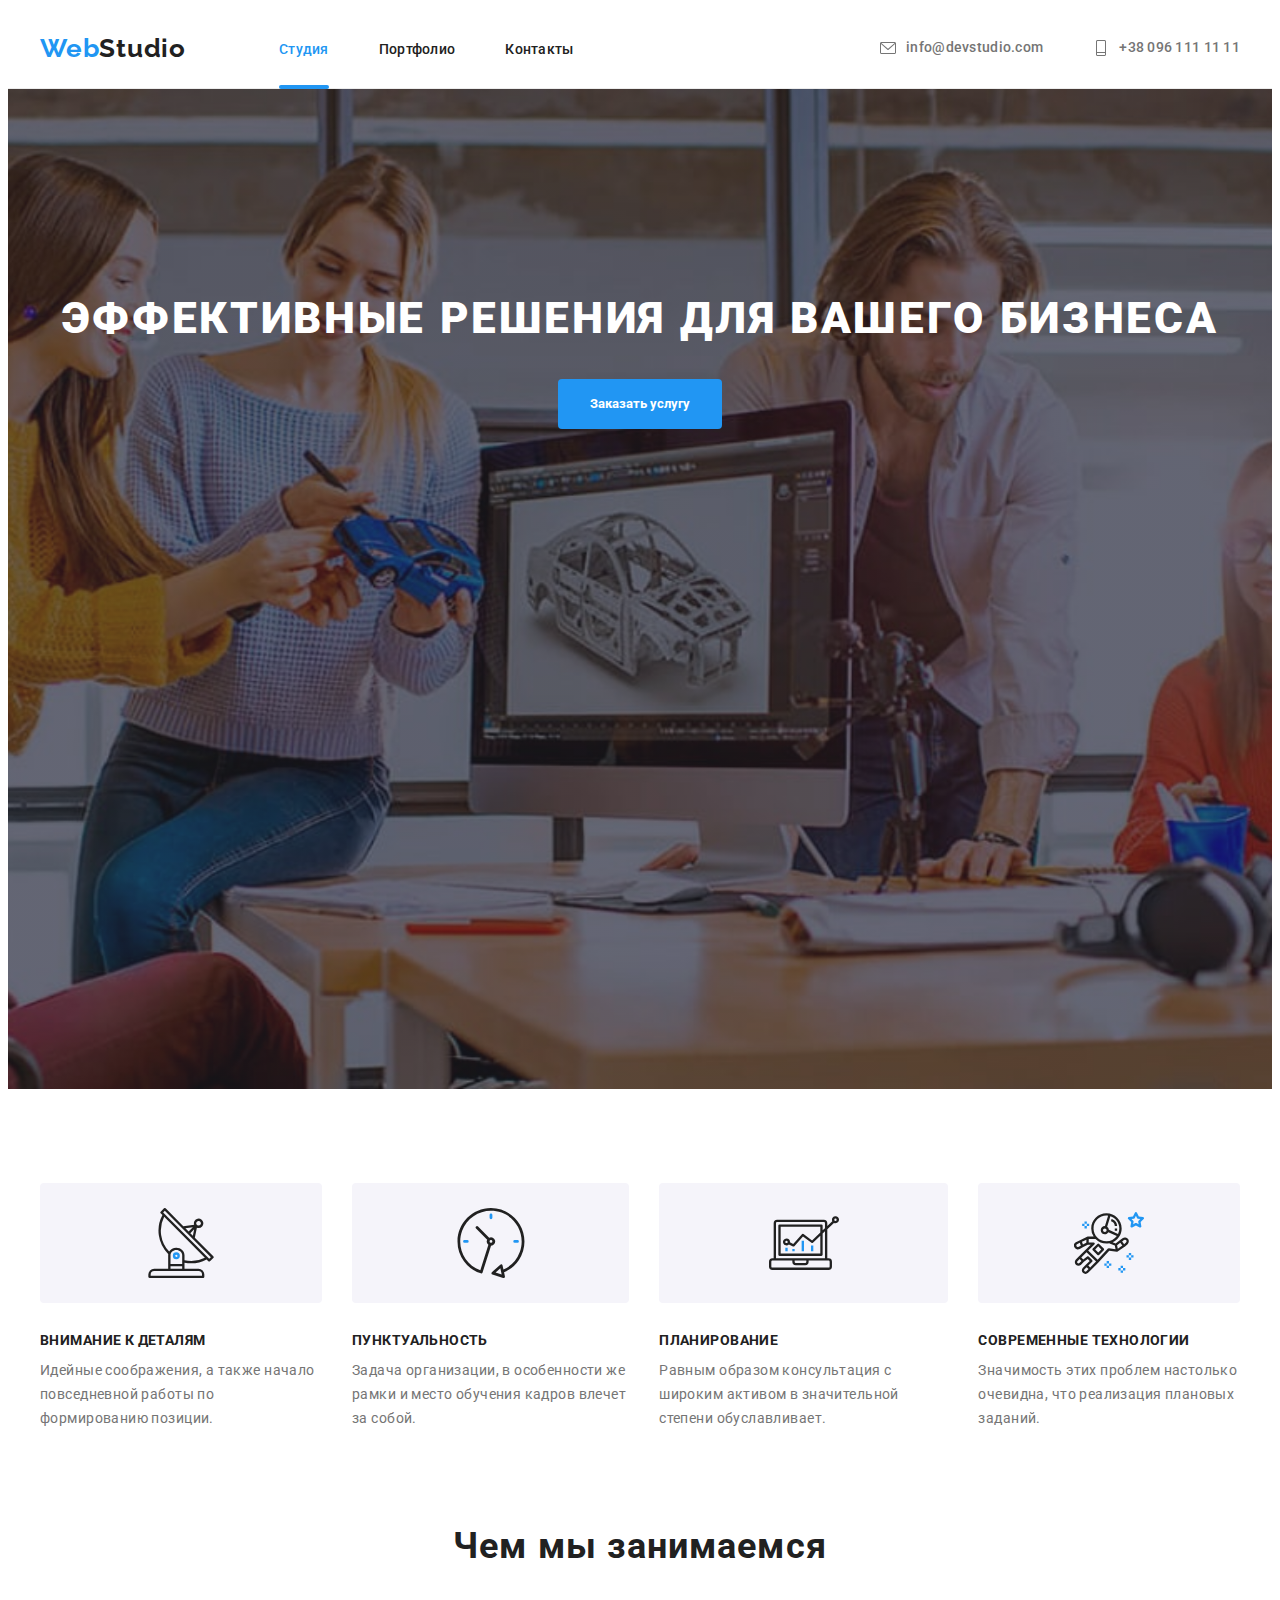
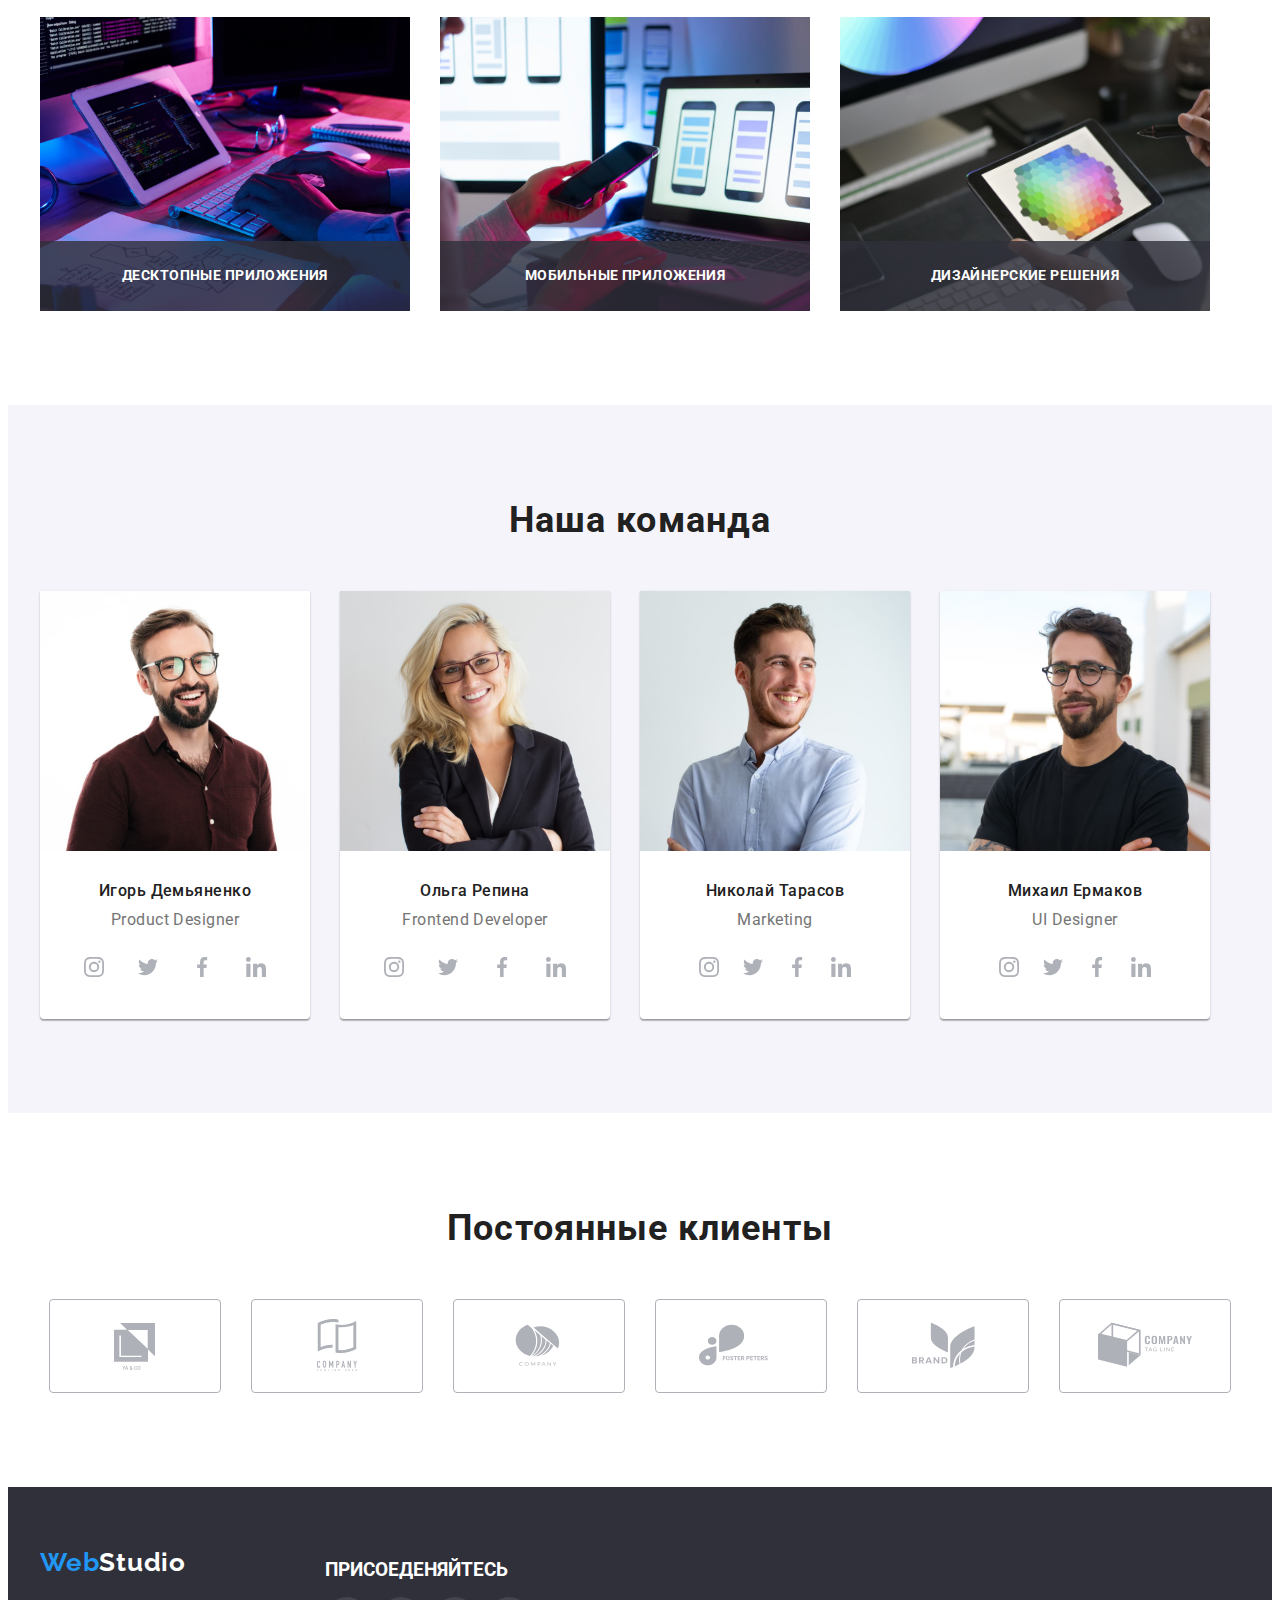
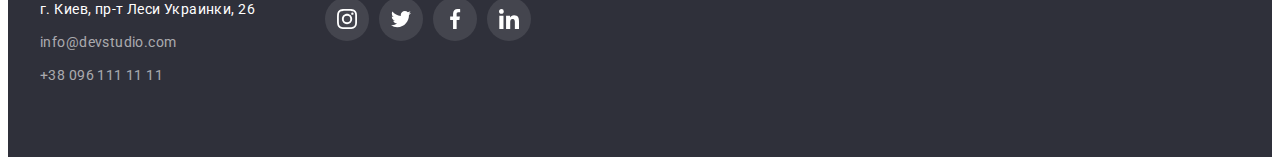
==== index.html @ fa18f854 "added last files" ====
<!DOCTYPE html>
<html lang="ru">
  <head>
    <meta charset="UTF-8" />
    <meta http-equiv="X-UA-Compatible" content="IE=edge" />
    <meta name="viewport" content="width=device-width, initial-scale=1.0" />
    <link rel="preconnect" href="https://fonts.googleapis.com" />
    <link rel="preconnect" href="https://fonts.gstatic.com" crossorigin />
    <link
      href="https://fonts.googleapis.com/css2?family=Raleway:wght@700&family=Roboto:wght@400;500;700;900&display=swap"
      rel="stylesheet"
    />
    <link rel="stylesheet" href="https://cdnjs.cloudflare.com/ajax/libs/modern-normalize/1.1.0/modern-normalize.min.css"
      integrity="sha512-wpPYUAdjBVSE4KJnH1VR1HeZfpl1ub8YT/NKx4PuQ5NmX2tKuGu6U/JRp5y+Y8XG2tV+wKQpNHVUX03MfMFn9Q=="
      crossorigin="anonymous" referrerpolicy="no-referrer" />
    <link rel="stylesheet" href="./css/styles.css" />
    <title>Web Studio</title>
  </head>
  <body>
    <header class="header">
      <div class="container header-box">
        <a href="./index.html" class="logo"><span class="logo-item">Web</span>Studio</a>
        <nav>
          <ul class="header-list">
            <li class="header-list-item">
              <a href="./index.html" class="header-list-link link-1">Студия</a>
            </li>
            <li class="header-list-item">
              <a href="./portfolio.html" class="header-list-link">Портфолио</a>
            </li>
            <li class="header-list-item"><a href="" class="header-list-link">Контакты</a></li>
          </ul>
        </nav>
        <ul class="address-list">
            <li class="address-list-item ">
              <a href="mailto:info@devstudio.com" class="address-list-link">
                <svg class="header-icons" width="16" heigth="12">
                  <use href="./images/symbol-defs.svg#icon-envelope" ></use>
                </svg>
                info@devstudio.com
              </a>
            </li>
            <li class="address-list-item ">
              <a href="tel:+380961111111" class="address-list-link">
                <svg class="header-icons" width="16" heigth="12">
                  <use href="./images/symbol-defs.svg#icon-Vector" ></use>
                </svg>
                +38 096 111 11 11
              </a>
            </li>
        </ul>
      </div>
    </header>

    <main>
        <section class="hero">
          <div class="container">
            <h1 class="hero-header">Эффективные решения для вашего бизнеса</h1>
            <button type="button" class="hero-btn" data-modal-open>Заказать услугу</button>
          </div>
        </section>

        <section class="section qualities-section">
          <div class="container">
            <h2 class="entry-title">Наши преимущества</h2>
            <ul class="qualities-list">
              <li class="qualities-list-item">
                <div class="icons-container">
                  <svg class="qualities-icons" width="70" heigth="70">
                    <use href="./images/symbol-defs.svg#icon-antenna"></use>
                  </svg>
                </div>
                <h3 class="qualities-list-header">Внимание к деталям</h3>
                <p class="qualities-list-paragraph">
                  Идейные соображения, а также начало повседневной работы по формированию позиции.
                </p>
              </li>
              <li class="qualities-list-item">
                <div class="icons-container">
                  <svg class="qualities-icons" width="70" heigth="70">
                    <use href="./images/symbol-defs.svg#icon-clock"></use>
                  </svg>
                </div>
                <h3 class="qualities-list-header">Пунктуальность</h3>
                <p class="qualities-list-paragraph">
                  Задача организации, в особенности же рамки и место обучения кадров влечет за собой.
                </p>
              </li>
              <li class="qualities-list-item">
                <div class="icons-container">
                  <svg class="qualities-icons" width="70" heigth="70">
                    <use href="./images/symbol-defs.svg#icon-diagram"></use>
                  </svg>
                </div>
                <h3 class="qualities-list-header">Планирование</h3>
                <p class="qualities-list-paragraph">
                  Равным образом консультация с широким активом в значительной степени обуславливает.
                </p>
              </li>
              <li class="qualities-list-item">
                <div class="icons-container">
                  <svg class="qualities-icons" width="70" heigth="70">
                    <use href="./images/symbol-defs.svg#icon-astronaut"></use>
                  </svg>
                </div>
                <h3 class="qualities-list-header">Современные технологии</h3>
                <p class="qualities-list-paragraph">
                  Значимость этих проблем настолько очевидна, что
                  реализация плановых заданий.
                </p>
              </li>
            </ul>
          </div>
        </section>

        <section class="about section">
          <div class="container">
            <h2 class="about-header">Чем мы занимаемся</h2>
            <ul class="about-list">
              <li class="about-list-item">
                <img src="./images/box1.svg" alt="backand" width="370" class="pic"/>
                <div class="describing-box"><p class="describing-text">Десктопные приложения</p></div>
              </li>
              <li class="about-list-item">
                <img src="./images/box2.svg" alt="android develop" width="370" class="pic"/>
                <div class="describing-box"><p class="describing-text">Мобильные приложения</p></div>
              </li>
              <li class="about-list-item">
                <img src="./images/box3.svg" alt="web" width="370" class="pic"/>
                <div class="describing-box"><p class="describing-text">Дизайнерские решения</p></div>
              </li>
            </ul>
          </div>
        </section>

      <section class="team section">
        <div class="container">
          <h2 class="about-header">Наша команда</h2>
          <ul class="team-list">
            <li class="team-list-item">
              <img src="./images/person1.jpg" alt="первый специалист" width="270" class="pic"/>
              <div class="team-container">
                <h3 class="team-list-header">Игорь Демьяненко</h3>
                <p class="team-list-paragraph">Product Designer</p>
                <ul class="team-icon-list">
                  <li class="icon-item">
                    <a href="" class="icon-link">
                      <svg class="team-icons" width="20" heigth="20">
                        <use href="./images/symbol-defs.svg#icon-instagram"></use>
                      </svg>
                    </a>
                  </li>
                  <li class="icon-item">
                    <a href="" class="icon-link">
                      <svg class="team-icons" width="20" heigth="20">
                        <use href="./images/symbol-defs.svg#icon-twitter"></use>
                      </svg>
                    </a>
                  </li>                 
                  <li class="icon-item">
                    <a href="" class="icon-link">
                      <svg class="team-icons" width="20" heigth="20">
                        <use href="./images/symbol-defs.svg#icon-facebook"></use>
                      </svg>
                    </a>
                  </li>
                  <li class="icon-item">
                    <a href="" class="icon-link">
                      <svg class="team-icons" width="20" heigth="20">
                        <use href="./images/symbol-defs.svg#icon-linkedin"></use>
                      </svg>
                    </a>
                  </li>
                </ul>
              </div>
            </li>
            <li class="team-list-item">
              <img src="./images/person2.jpg" alt="второй специалист" width="270" class="pic"/>
              <div class="team-container">
                <h3 class="team-list-header">Ольга Репина</h3>
                <p class="team-list-paragraph">Frontend Developer</p>
                <ul class="team-icon-list">
                  <li class="icon-item">
                    <a href="" class="icon-link social-icon-link">
                      <svg class="team-icons" width="20" heigth="20">
                        <use href="./images/symbol-defs.svg#icon-instagram"></use>
                      </svg>
                    </a>
                  </li>
                  <li class="icon-item">
                    <a href="" class="icon-link social-icon-link">
                      <svg class="team-icons" width="20" heigth="20">
                        <use href="./images/symbol-defs.svg#icon-twitter"></use>
                      </svg>
                    </a>
                  </li>
                  <li class="icon-item">
                    <a href="" class="icon-link social-icon-link">
                      <svg class="team-icons" width="20" heigth="20">
                        <use href="./images/symbol-defs.svg#icon-facebook"></use>
                      </svg>
                    </a>
                  </li>
                  <li class="icon-item">
                    <a href="" class="icon-link social-icon-link">
                      <svg class="team-icons" width="20" heigth="20">
                        <use href="./images/symbol-defs.svg#icon-linkedin"></use>
                      </svg>
                    </a>
                  </li>
                </ul>
              </div>
            </li>
            <li class="team-list-item">
              <img src="./images/person3.jpg" alt="теретий специалист" width="270" class="pic"/>
              <div class="team-container">
                <h3 class="team-list-header">Николай Тарасов</h3>
                <p class="team-list-paragraph">Marketing</p>
                <ul class="team-icon-list">
                  <li>
                    <a href="" class="icon-link">
                      <svg class="team-icons" width="20" heigth="20">
                        <use href="./images/symbol-defs.svg#icon-instagram"></use>
                      </svg>
                    </a>
                  </li>
                  <li>
                    <a href="" class="icon-link">
                      <svg class="team-icons" width="20" heigth="20">
                        <use href="./images/symbol-defs.svg#icon-twitter"></use>
                      </svg>
                    </a>
                  </li>
                  <li>
                    <a href="" class="icon-link">
                      <svg class="team-icons" width="20" heigth="20">
                        <use href="./images/symbol-defs.svg#icon-facebook"></use>
                      </svg>
                    </a>
                  </li>
                  <li>
                    <a href="" class="icon-link">
                      <svg class="team-icons" width="20" heigth="20">
                        <use href="./images/symbol-defs.svg#icon-linkedin"></use>
                      </svg>
                    </a>
                  </li>
                </ul>
              </div>
            </li>
            <li class="team-list-item">
              <img src="./images/person4.jpg" alt="четвертый специалист" width="270" class="pic"/>
              <div class="team-container">
                <h3 class="team-list-header">Михаил Ермаков</h3>
                <p class="team-list-paragraph">UI Designer</p>
                <ul class="team-icon-list">
                  <li>
                    <a href="" class="icon-link">
                      <svg class="team-icons" width="20" heigth="20">
                        <use href="./images/symbol-defs.svg#icon-instagram"></use>
                      </svg>
                    </a>
                  </li>
                  <li>
                    <a href="" class="icon-link">
                      <svg class="team-icons" width="20" heigth="20">
                        <use href="./images/symbol-defs.svg#icon-twitter"></use>
                      </svg>
                    </a>
                  </li>
                  <li>
                    <a href="" class="icon-link">
                      <svg class="team-icons" width="20" heigth="20"> 
                        <use href="./images/symbol-defs.svg#icon-facebook"></use>
                      </svg>
                    </a>
                  </li>
                  <li>
                    <a href="" class="icon-link">
                      <svg class="team-icons" width="20" heigth="20">
                        <use href="./images/symbol-defs.svg#icon-linkedin"></use>
                      </svg>
                    </a>
                  </li>
                </ul>
              </div>
            </li>
          </ul>
        </div>
      </section>
      <!-- секция с клиентами -->
      <section class="reg-cust section">
        <div class="container">
          <h2 class="about-header">Постоянные клиенты</h2>
          <ul class="reg-cust-list">
            <li class="list-item">
              <a href="" class="customer-link">
                <svg class="company-icon" width="106" heigth="60">
                  <use href="./images/symbol-defs.svg#icon-Logo"></use>
                </svg>
              </a>
            </li>
            <li class="list-item">
              <a href="" class="customer-link">
                <svg class="company-icon" width="106" heigth="60">
                  <use href="./images/symbol-defs.svg#icon-Logo-1"></use>
                </svg>
              </a>
            </li>
            <li class="list-item">
              <a href="" class="customer-link">
                <svg class="company-icon" width="106" heigth="60">
                  <use href="./images/symbol-defs.svg#icon-Logo-2"></use>
                </svg>
              </a>
            </li>
            <li class="list-item">
              <a href="" class="customer-link">
                <svg class="company-icon" width="106" heigth="60">
                  <use href="./images/symbol-defs.svg#icon-Logo-3"></use>
                </svg>
              </a>
            </li>
            <li class="list-item">
              <a href="" class="customer-link">
                <svg class="company-icon" width="106" heigth="60">
                  <use href="./images/symbol-defs.svg#icon-Logo-4"></use>
                </svg>
              </a>
            </li>
            <li class="list-item">
              <a href="" class="customer-link">
                <svg class="company-icon" width="106" heigth="60">
                  <use href="./images/symbol-defs.svg#icon-Logo-5"></use>
                </svg>
              </a>
            </li>
          </ul>
        </div>
      </section>
    </main>

    <footer class="footer">
      <div class="container footer-container">
        <div class="address-container">
          <a href="./index.html" class="footer-logo"><span class="footer-logo-item">Web</span>Studio</a>
          <address class="footer-address">
            <p>г. Киев, пр-т Леси Украинки, 26</p>
          </address>
          <a href="mailto:info@devstudio.com" class="footer-link">info@devstudio.com</a>
          <a href="tel:+380961111111" class="footer-link">+38 096 111 11 11</a>
        </div>
        <div class="social-link-container">
          <h3 class="social-header">Присоеденяйтесь</h3>
          <ul class="team-icon-list">
            <li class="icon-item">
              <a href="" class="icon-link">
                <svg class="social-icons" width="20" heigth="20">
                  <use href="./images/symbol-defs.svg#icon-instagram"></use>
                </svg>
              </a>
            </li>
            <li class="icon-item">
              <a href="" class="icon-link">
                <svg class="social-icons" width="20" heigth="20">
                  <use href="./images/symbol-defs.svg#icon-twitter"></use>
                </svg>
              </a>
            </li>
            <li class="icon-item">
              <a href="" class="icon-link">
                <svg class="social-icons" width="20" heigth="20">
                  <use href="./images/symbol-defs.svg#icon-facebook"></use>
                </svg>
              </a>
            </li>
            <li class="icon-item">
              <a href="" class="icon-link">
                <svg class="social-icons" width="20" heigth="20">
                  <use href="./images/symbol-defs.svg#icon-linkedin"></use>
                </svg>
              </a>
            </li>
          </ul>
        </div>
      </div>
    </footer>

    <div class="backdrop is-hidden" data-modal>
      <div class="modal ">
        <button type="button" class="modal-btn" data-modal-close>
          <svg class="close-icon">
            <use href="./images/symbol-defs.svg#icon-close"></use>
          </svg>
        </button>
      </div>
    </div>
    <script src="./js/modal.js"></script>
  </body>
</html>
---- css/styles.css ----
:root{
    --header-color: #212121;
    --accent-color: #2196F3;
    --paragraph-color: #757575;
    --contrast-color: #fff;
    --backgroung-color: #2F303A;
    --footer-link: rgba(255, 255, 255, 0.6);
    --portfolio-btns: #F5F4FA;
    --btn-hover: #188CE8;
    --size-of-gap: 94px;
}

body{
    font-family: "Roboto", sans-serif;
    color: var(--header-color);
}

h1,h2,h3,h4,h5,h5,p,ul{
    margin: 0;
    padding: 0;
}

/* --------------- HEADER------------------ */

.pic{
    display: block;
}

.container{
    width: 1200px;
    padding-right: 15px;
    padding-left: 15px;
    margin-left: auto;
    margin-right: auto;
}

.section{
    padding-top: var(--size-of-gap);
    padding-bottom: var(--size-of-gap);
    /* outline: 1px solid tomato; */
}

.header{
    border-bottom: 1px solid #ECECEC;
}

.header-box{
    height: 80px;
    display: flex;
    align-items: center;
    padding: 0;
}

.logo{
    font-family: 'Raleway';
    font-weight: 700;
    font-size: 26px;
    line-height: 1.19;
    text-decoration: none;
    letter-spacing: 0.03em;
    color: var(--header-color);

    margin-right: 93px;
}

.logo-item{
    color: var(--accent-color);
}

.header-list{
    display: flex;
    align-items: center;
}

.header-list-item:not(:last-child){
    margin-right: 50px;
    
}

.header-list-item, .qualities-list-item,
.about-list-item,
.team-list-item, .address-list-item {
    list-style-type: none;
}


.header-list-link {
    position: relative;

    font-weight: 500;
    font-size: 14px;
    line-height: 1.14;
    letter-spacing: 0.02em;
    text-decoration: none;
    color: var(--header-color);

    transition: 250ms cubic-bezier(0.4, 0, 0.2, 1);
}

.header-list-link::after {
    content: '';
    display: block;
    width: 100%;
    height: 4px;
    border-radius: 2px;
    background-color: var(--accent-color);
    position: absolute;
    left: 0;
    bottom: -32px;
    opacity: 0;

    transition: 250ms cubic-bezier(0.4, 0, 0.2, 1);
}

.address-list{
    display: flex;
    margin-left: auto;
    max-height: 80px;
}

.address-list-item{
    display: flex;
    align-items: center;
}

.address-list-link{
    display: flex;
    align-items: center;

    font-weight: 500;
    font-size: 14px;
    line-height: 1.14;
    letter-spacing: 0.02em;
    text-decoration: none;
    color: var(--paragraph-color);
    margin-top: auto;
    margin-bottom: auto;

    transition: 250ms cubic-bezier(0.4, 0, 0.2, 1);
}

.address-list-item:not(:last-child){
    margin-right: 50px;
}

.header-list-link:hover, .address-list-link:hover, .header-list-link:focus,
.address-list-link:focus{
    color: var(--accent-color);
}

.header-icons{
    display: block;
    max-height: 80px;
    margin-right: 10px;
    fill: #757575;
}

.address-list-link:hover .header-icons, .address-list-link:focus .header-icons{
    fill: var(--accent-color);
}

.header-list-link:hover::after, .header-list-link:focus::after{
    opacity: 1;
}

.link-1::after{
    opacity: 1;
}

.link-1{
    color: var(--accent-color);
}

/* --------------- MAIN------------------ */

/* ------- HERO--------- */

.hero{
    max-width: 1600px;
    min-height: 600px;
    background-color: var(--backgroung-color);
    background-image: linear-gradient(
        rgba(47, 48, 58, 0.4), rgba(47, 48, 58, 0.4)
        ), url(../images/bg-image.jpg);
    background-position: center;
    background-size: cover;
    background-repeat: no-repeat;
    text-align: center;

    padding-top: 200px;
    padding-bottom: 200px;
    margin-left: auto;
    margin-right: auto;
}


.hero-header{
    font-weight: 900;
    font-size: 44px;
    line-height: 1.36;
    text-align: center;
    letter-spacing: 0.06em;
    text-transform: uppercase;
    color: var(--contrast-color);

}

.hero-btn{
    font-family: 'Roboto';
    font-weight: 700;
    color: var(--contrast-color);
    background-color: var(--accent-color);
    cursor: pointer;
    border-radius: 4px;
    padding: 10px 32px;
    text-align: center;
    border: transparent;
    
    margin-top: 30px;
    height: 50px;
    min-width: 120px;

    transition: 250ms cubic-bezier(0.4, 0, 0.2, 1);
}

.hero-btn:hover, .hero-btn:focus{
    background-color: var(--btn-hover);
}

/* ------- QUALITIES--------- */

.qualities-section{
    padding-bottom: 0;
}

.entry-title {
    border: 0;
    clip: rect(0 0 0 0);
    height: 1px;
    margin: -1px;
    overflow: hidden;
    padding: 0;
    position: absolute;
    width: 1px
}

.qualities-list{
    justify-content: center;
    display: flex;
}

.icons-container{
    display: flex;
    justify-content: center;
    align-items: center;
    background-color: #F5F4FA;
    height: 120px;
    margin-bottom: 30px;
    border-radius: 4px;
}

.qualities-list-item:not(:last-child){
    margin-right: 30px;
}

.qualities-list-header{
    font-weight: 700;
    font-size: 14px;
    line-height: 1.14;
    letter-spacing: 0.03em;
    text-transform: uppercase;
}

.qualities-list-paragraph{
    font-size: 14px;
    line-height: 1.71;
    letter-spacing: 0.03em;
    color: var(--paragraph-color);
    margin-top: 10px;
}

/* ------- ABOUT--------- */

.about-header{
    font-weight: 700;
    font-size: 36px;
    line-height: 1.17;
    text-align: center;
    letter-spacing: 0.03em;
    margin-bottom: 50px;
}

.about-list{
    display: flex;
}

.about-list-item:not(:last-child){
    margin-right: 30px;
}

.about-list-item{
    position: relative;
}


.describing-box{
    position: absolute;
    bottom: 0;

    width: 100%;
    height: 70px;

    color: var(--contrast-color);
    background-image: linear-gradient(rgba(47, 48, 58, 0.8), rgba(47, 48, 58, 0.8));
    /* transform: translateY(-70px); */
}

.describing-text{
    font-weight: 700;
    font-size: 14px;
    line-height: 1.14;
    text-align: center;
    letter-spacing: 0.03em;
    text-transform: uppercase;

    position: relative;
    top: 50%;
    transform: translateY(-50%);
}

/* ------- TEAM--------- */

.team {
    background-color: var(--portfolio-btns);
}

.team-list{
    display: flex;
}

.team-list-item:not(:last-child){
    margin-right: 30px;
}

.team-list-item{
    background-color: var(--contrast-color);
    box-shadow: 0px 1px 3px rgba(0, 0, 0, 0.12),
    0px 1px 1px rgba(0, 0, 0, 0.14),
    0px 2px 1px rgba(0, 0, 0, 0.2);
    border-radius: 0px 0px 4px 4px;
}

.team-container{
    padding-top: 30px;
    padding-bottom: 30px;
}

.team-icon-list{
    display: flex;
    justify-content: center;
    align-items: center;
    list-style: none;
    margin-top: 16px;
}

.icon-link{
    display: flex;
    justify-content: center;
    align-items: center;
    width: 44px;
    height: 44px;
    border-radius: 50%;
    background-color: rgba(255, 255, 255, 0.1);

    transition: 250ms cubic-bezier(0.4, 0, 0.2, 1);
}

.team-icons{
    fill: #AFB1B8;
}

.icon-link:hover, .icon-link:focus{
    background-color: var(--accent-color);   
}

.icon-link:hover .team-icons, .icon-link:focus .team-icons {
    fill: var(--contrast-color);
}

.team-list-header{
    font-weight: 500;
    font-size: 16px;
    line-height: 1.19;
    text-align: center;
    letter-spacing: 0.03em;
    margin-bottom: 10px;
}

.team-list-paragraph{
    font-size: 16px;
    line-height: 1.19;
    text-align: center;
    letter-spacing: 0.03em;
    color: var(--paragraph-color);
}

/* ------- REGULAR CUSTOMERS--------- */

.reg-cust-list{
    display: flex;
    list-style: none;
    justify-content: center;
    align-items: center;
}

.customer-link{
    display: flex;
    justify-content: center;
    align-items: center;

    width: 170px;
    height: 92px;
    border: 1px #AFB1B8 solid;
    border-radius: 4px;
    fill: #AFB1B8;

    transition: 250ms cubic-bezier(0.4, 0, 0.2, 1);
}

.customer-link:hover{
    fill: var(--accent-color);
    border-color: var(--accent-color);
}

.list-item:not(:last-child) {
    margin-right: 30px;
    
}

/* --------------- FOOTER------------------ */

.footer{
    background-color: var(--backgroung-color);
    padding: 60px 0 60px 0;
}

.footer-address{
    font-size: 14px;
    font-style: normal;
    line-height: 1.71;
    letter-spacing: 0.03em;
    color: var(--contrast-color);
}

.footer-link{
    font-size: 14px;
    line-height: 1.71;
    letter-spacing: 0.03em;
    color: var(--footer-link);
    text-decoration: none;
    display: block;

    transition: 250ms cubic-bezier(0.4, 0, 0.2, 1);
}

.footer-address, .footer-link{
    margin-bottom: 9px;
}

.footer-link:hover,.footer-link:focus  {
    color: var(--accent-color);
}

.footer-logo {
    font-family: 'Raleway';
    font-weight: 700;
    font-size: 26px;
    line-height: 1.19;
    text-decoration: none;
    letter-spacing: 0.03em;
    color: var(--contrast-color);

    display: inline-block;
    margin-bottom: 20px;
}

.footer-logo-item {
    color: var(--accent-color);
}

.social-header{
    text-transform: uppercase;
    color: var(--contrast-color);
}

.footer-container{
    display: flex;
}

.social-link-container{
    margin-left: 70px;
    margin-top: 12px;
}

.social-icons{
    width: 20px;
    height: 20px;
    fill: var(--contrast-color);
}

.icon-item:not(:last-child){
    margin-right: 10px;
}

/* ------------------------------- PORTFOLIO-------------------------------------- */

/* --------------- CHOICE FILTER------------------ */

.filter{
    margin-bottom: 50px;
    padding: 0;
}

.filter-list{
    display: flex;
    justify-content: center;
    margin-bottom: 50px;
}

.filter-list-item:not(:last-child){
    margin-right: 9px;
}

.filter-list-item, .product-list-item{
    list-style-type: none;
}

.filter-list-btn{
    font-family: 'Roboto';
    background-color: var(--portfolio-btns);
    
    font-weight: 500;
    line-height: 1.62;    
    letter-spacing: 0.03em;

    border-radius: 4px;
    border: transparent;
    padding: 6px 22px;
    cursor: pointer;

    transition: 250ms cubic-bezier(0.4, 0, 0.2, 1);
}

.filter-list-btn:hover, .filter-list-btn:focus {
    font-family: inherit;
    background-color: var(--accent-color);
    color: var(--contrast-color);
    box-shadow: 0px 3px 1px rgba(0, 0, 0, 0.1),
    0px 1px 2px rgba(0, 0, 0, 0.08),
    0px 2px 2px rgba(0, 0, 0, 0.12);
}

/* --------------- PRODUCT------------------ */

.product{
    padding: 0;
}

.product-list{
    display: flex;
    flex-wrap: wrap;
}

.description-container{
    padding: 20px 24px;
    border-bottom: 1px solid #EEEEEE ;
    border-left: 1px solid #EEEEEE;
    border-right: 1px solid #EEEEEE;
}

.product-list-item:not(:nth-child(3n)){
    margin-right: 30px;
}

.product-list-item:nth-last-child(n+2){
    margin-bottom: 30px;
}

.product-list-item:last-child{
    margin-bottom: 30px;
}

.product-list-link{
    display: block;
    text-decoration: none;

    transition: 250ms cubic-bezier(0.4, 0, 0.2, 1);
}

.product-list-link:hover, .product-list-link:focus{
    box-shadow: 0px 1px 1px rgba(0, 0, 0, 0.12),
    0px 4px 4px rgba(0, 0, 0, 0.06),
    1px 4px 6px rgba(0, 0, 0, 0.16);
}

.product-list-header{
    color: var(--header-color);
    font-weight: 700;
    font-size: 18px;
    line-height: 2;
    letter-spacing: 0.06em;
    text-decoration: none;
    margin-bottom: 4px;
}

.product-list-paragraph{
    font-size: 16px;
    line-height: 1.88;
    letter-spacing: 0.03em;
    color: var(--paragraph-color);
}

.product-container{
    height: 100%;
    position: relative;
    overflow: hidden;
}

.product-item-description{
    position: absolute;
    top: 0;
    left: 0;
    height: 100%;

    color: var(--contrast-color);
    background: rgba(33, 150, 243, 0.9);
    
    transition-property: backgroung-color, p;
    transform: translateY(100%);
    transition: 250ms cubic-bezier(0.4, 0, 0.2, 1);

    font-size: 18px;
    line-height: 1.56;
    letter-spacing: 0.03em;

    padding: 63px 24px;
}

.product-list-link:hover .product-item-description{
    transform: translateY(0);
}



/* ------------------------------- MODAL ICON-------------------------------------- */

.is-hidden{
    visibility: hidden;
    opacity: 0;
    pointer-events: none;
}

.backdrop {
    position: fixed;
    top: 0%;
    left: 0;

    height: 100vh;
    width: 100vw;
    background: rgba(0, 0, 0, 0.2);
    transition: 500ms cubic-bezier(0.4, 0, 0.2, 1);
}

.modal {
    position: absolute;
    top: 50%;
    left: 50%;
    transform: translate(-50%, -50%);

    width: 528px;
    height: 581px;
    
    background-color: var(--contrast-color);
}

.modal-btn {
    position: absolute;
    right: 8px;
    top: 8px;

    width: 30px;
    height: 30px;
    border-radius: 50%;
    border: 1px solid rgba(0, 0, 0, 0.1);
    background-color: var(--contrast-color);
    cursor: pointer;
}

.close-icon{
    display: inline-flex;
    position: absolute;
    width: 18px;
    height: 18px;
    top: 5px;
    right: 5px;
}
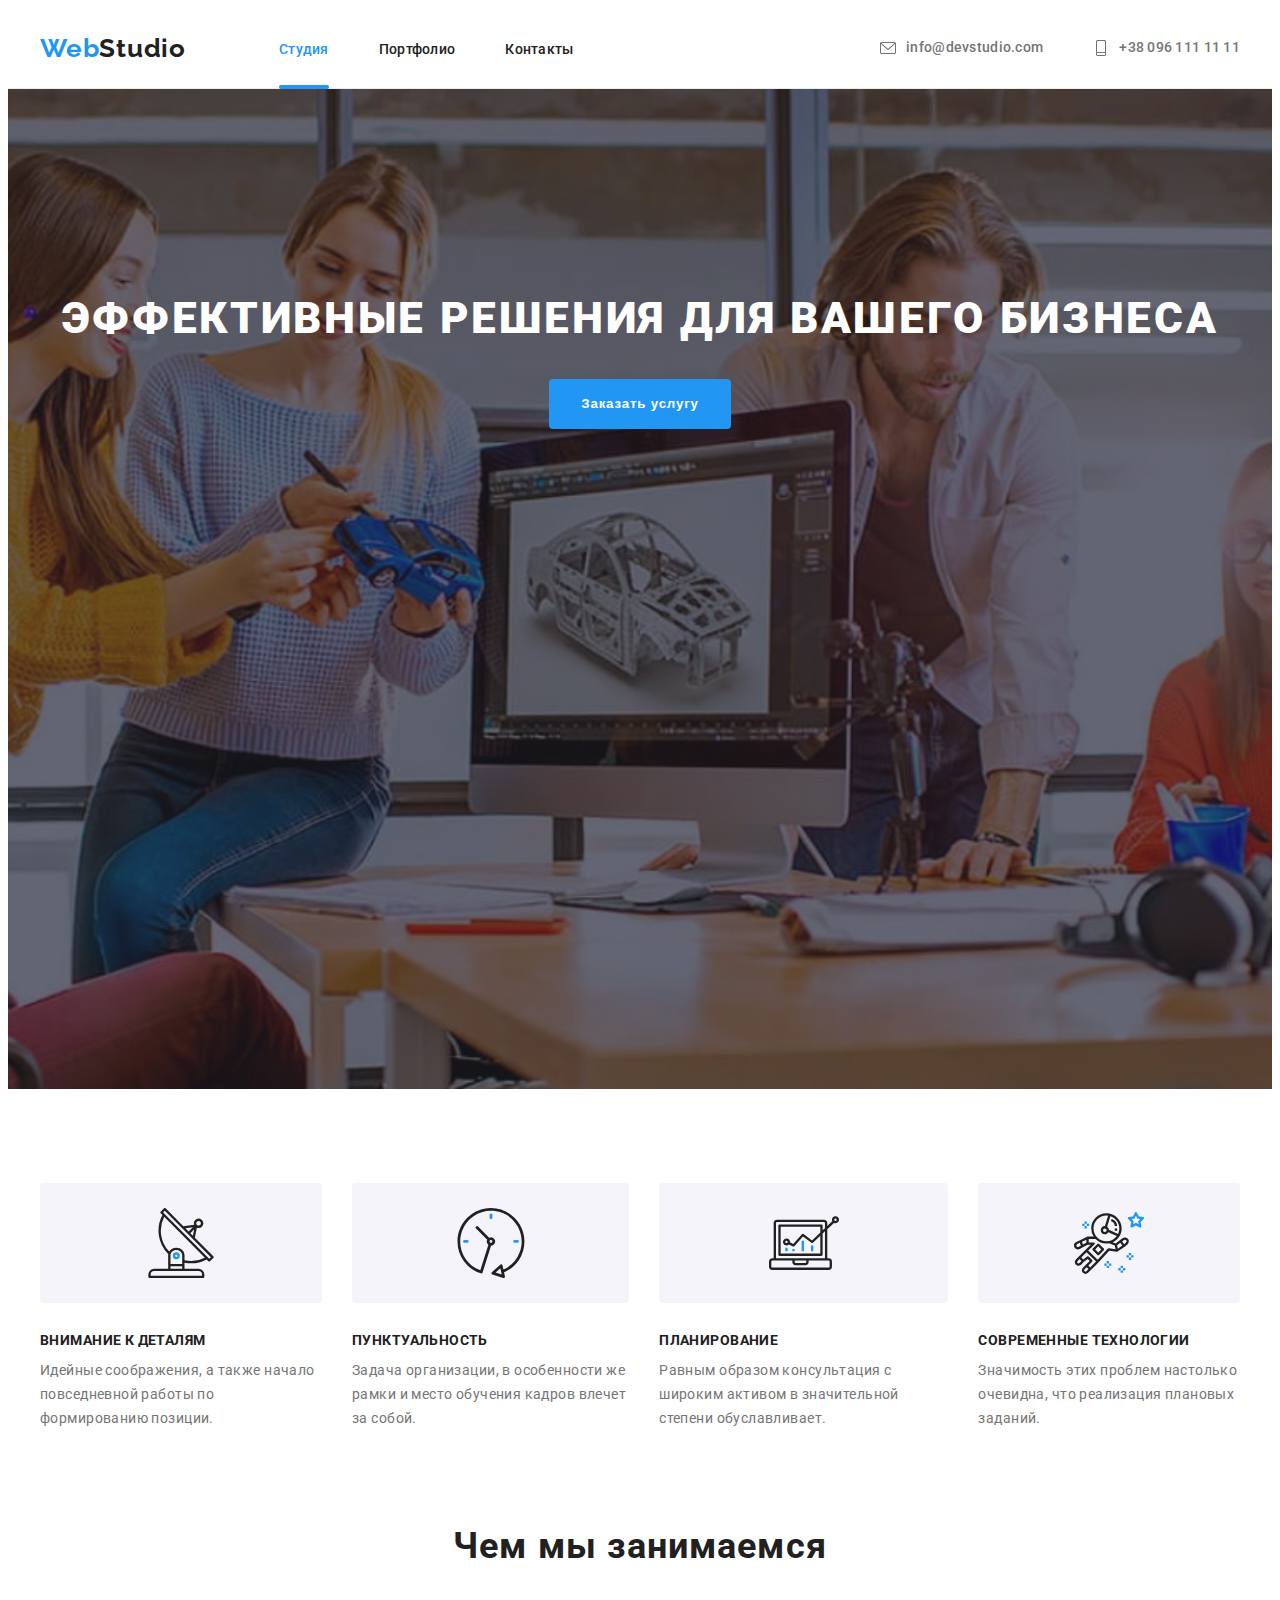
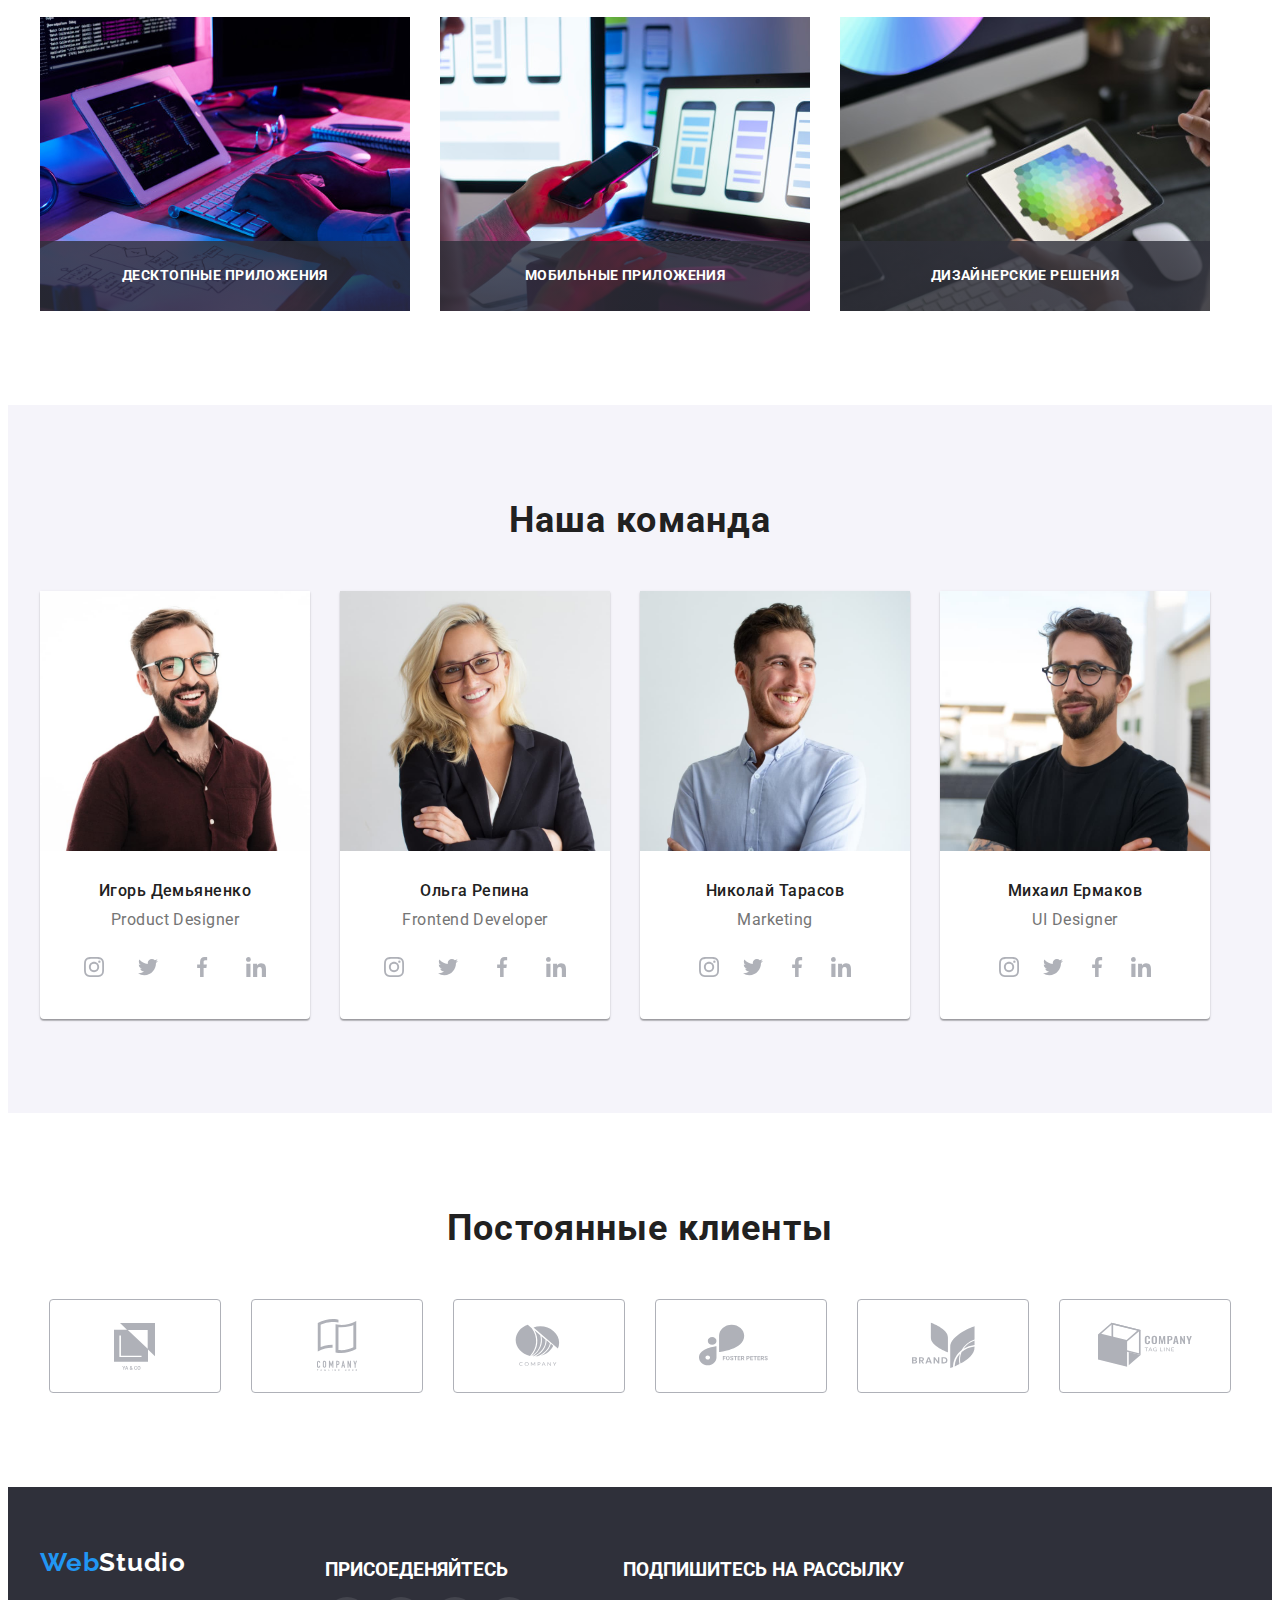
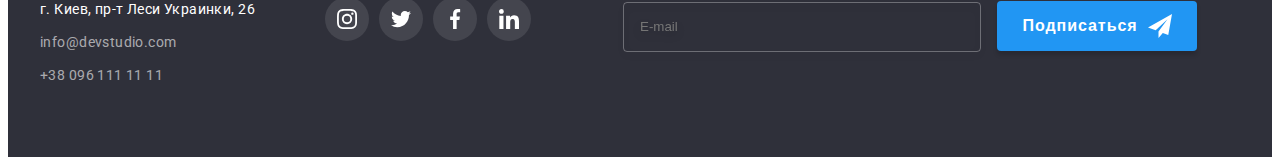
==== commit 455e52f2: "added forms" ====
--- a/index.html
+++ b/index.html
@@ -342,6 +342,7 @@
 
     <footer class="footer">
       <div class="container footer-container">
+
         <div class="address-container">
           <a href="./index.html" class="footer-logo"><span class="footer-logo-item">Web</span>Studio</a>
           <address class="footer-address">
@@ -350,6 +351,7 @@
           <a href="mailto:info@devstudio.com" class="footer-link">info@devstudio.com</a>
           <a href="tel:+380961111111" class="footer-link">+38 096 111 11 11</a>
         </div>
+
         <div class="social-link-container">
           <h3 class="social-header">Присоеденяйтесь</h3>
           <ul class="team-icon-list">
@@ -383,6 +385,20 @@
             </li>
           </ul>
         </div>
+
+        <div class="footer-email-container">
+          <h3 class="social-header">Подпишитесь на рассылку</h3>
+          <div class="footer-imput-container">
+            <input type="email" name="mail" class="footer-imput" placeholder="E-mail">
+            <button type="submit" class="submit-button footer-btn">
+              Подписаться
+              <svg class="footer-send-icons">
+                <use href="./images/symbol-defs.svg#icon-icon-send"></use>
+              </svg>
+            </button>
+            
+          </div> 
+        </div>
       </div>
     </footer>
 
@@ -393,6 +409,51 @@
             <use href="./images/symbol-defs.svg#icon-close"></use>
           </svg>
         </button>
+        <form class="modal-form">
+          <h2 class="form-header">Оставьте свои данные, мы вам перезвоним</h2>
+          <label class="form-lable">
+            <span class="lable-name">Имя</span>
+            <div class="input-container">
+              <input type="text" name="name" class="form-imput">
+              <svg class="form-icons">
+              <use href="./images/symbol-defs.svg#icon-person-black-18dp-1"></use>
+            </svg>
+            </div>
+            
+          </label>
+          <label class="form-lable">
+            <span class="lable-name">Телефон</span>
+            <div class="input-container">
+              <input type="tel" name="tel" class="form-imput">
+              <svg class="form-icons">
+                <use href="./images/symbol-defs.svg#icon-phone-black-18dp-1"></use>
+              </svg>
+            </div>
+          </label>
+          <label class="form-lable">
+            <span class="lable-name">Почта</span>
+            <div class="input-container">
+              <input type="email" name="mail" class="form-imput">
+              <svg class="form-icons">
+                <use href="./images/symbol-defs.svg#icon-email-black-18dp-1"></use>
+              </svg>
+            </div>
+          </label>
+          <label class="form-lable">
+            <span class="lable-name">Комментарий</span>
+            <textarea name="text" cols="30" rows="10" class="form-text" placeholder="Введите текст"></textarea>
+          </label>
+          <label class="checkbox-lable">
+            <input type="checkbox" class="input-checkbox" name="accept" value="true">
+            <span class="check-icon">
+              <svg class="modal-check-icon">
+                <use href="./images/symbol-defs.svg#icon-check"></use>
+              </svg>
+            </span>
+            <span class="checkbox-name">Соглашаюсь с рассылкой и принимаю <a href="" class="accept-link">Условия договора</a></span>
+          </label>
+          <button type="submit" class="submit-button second-modal-btn">Отправить</button>
+        </form>
       </div>
     </div>
     <script src="./js/modal.js"></script>
--- a/css/styles.css
+++ b/css/styles.css
@@ -206,7 +206,6 @@
 }
 
 .hero-btn{
-    font-family: 'Roboto';
     font-weight: 700;
     color: var(--contrast-color);
     background-color: var(--accent-color);
@@ -215,6 +214,7 @@
     padding: 10px 32px;
     text-align: center;
     border: transparent;
+    letter-spacing: 0.06em;
     
     margin-top: 30px;
     height: 50px;
@@ -512,6 +512,57 @@
     margin-right: 10px;
 }
 
+.footer-email-container{
+    margin-top: 12px;
+    margin-left: 92px;
+}
+
+.footer-imput-container{
+    margin-top: 20px;
+}
+
+.footer-imput{
+    width: 358px;
+    height: 50px;
+
+    color: var(--contrast-color);
+
+    padding-left: 16px;
+
+    border: 1px solid rgba(255, 255, 255, 0.3);
+    box-sizing: border-box;
+    filter: drop-shadow(0px 4px 4px rgba(0, 0, 0, 0.15));
+    border-radius: 4px;
+    background-color: transparent;
+    outline: none;
+}
+
+.footer-btn{
+    display: inline-flex;
+    align-items: center;
+    justify-content: center;
+
+    position: relative;
+
+    font-weight: 700;
+    font-size: 16px;
+    line-height: 1.88;
+    letter-spacing: 0.06em;
+
+    margin-left: 12px;
+
+    /* padding: 10px 62px 10px 29px; */
+}
+
+.footer-send-icons{
+    fill: var(--contrast-color);
+
+    width: 24px;
+    height: 24px;
+
+    margin-left: 10px;
+}
+
 /* ------------------------------- PORTFOLIO-------------------------------------- */
 
 /* --------------- CHOICE FILTER------------------ */
@@ -662,7 +713,7 @@
 
 .backdrop {
     position: fixed;
-    top: 0%;
+    top: 0;
     left: 0;
 
     height: 100vh;
@@ -681,6 +732,13 @@
     height: 581px;
     
     background-color: var(--contrast-color);
+
+    box-shadow: 0px 1px 3px rgba(0, 0, 0, 0.12),
+    0px 1px 1px rgba(0, 0, 0, 0.14),
+    0px 2px 1px rgba(0, 0, 0, 0.2);
+    border-radius: 4px;
+
+    padding: 40px;
 }
 
 .modal-btn {
@@ -694,6 +752,8 @@
     border: 1px solid rgba(0, 0, 0, 0.1);
     background-color: var(--contrast-color);
     cursor: pointer;
+
+    transition: 250ms cubic-bezier(0.4, 0, 0.2, 1);
 }
 
 .close-icon{
@@ -703,4 +763,202 @@
     height: 18px;
     top: 5px;
     right: 5px;
-}
+
+    transition: 250ms cubic-bezier(0.4, 0, 0.2, 1);
+}
+
+.close-icon:hover, .close-icon:focus{
+    fill: var(--accent-color);
+}
+
+.form-header{
+    margin-bottom: 12px;
+}
+
+.modal-form{
+    display: flex;
+    flex-direction: column;
+}
+
+.form-lable:not(:last-child){
+    margin-bottom: 10px;
+}
+
+.form-lable{
+    display: flex;
+    flex-direction: column;
+    
+}
+
+.form-imput{
+    background-color: transparent;
+
+    width: 100%;
+    height: 40px;
+
+    padding-left: 42px;
+
+    border: 1px solid rgba(33, 33, 33, 0.2);
+    box-sizing: border-box;
+    border-radius: 4px;
+
+    transition: 250ms cubic-bezier(0.4, 0, 0.2, 1);
+}
+
+.form-imput:focus + .form-icons{
+    fill: var(--accent-color);
+}
+
+.form-imput:focus, .form-text:focus {
+    outline: none;
+    border-color: var(--accent-color);
+}
+
+.input-container{
+    position: relative;
+}
+
+.form-icons{
+    position: absolute;
+    top: 50%;
+    left: 12px;
+    transform: translateY(-50%);
+
+    width: 18px;
+    height: 18px;
+}
+
+.form-text{
+    background-color: transparent;
+    resize: none;
+    padding: 12px 16px;
+
+    border: 1px solid rgba(33, 33, 33, 0.2);
+    box-sizing: border-box;
+    border-radius: 4px;
+
+    height: 120px;
+
+    transition: 250ms cubic-bezier(0.4, 0, 0.2, 1);
+}
+
+.form-text::placeholder{
+    font-size: 12px;
+    line-height: 1.17;
+    letter-spacing: 0.01em;
+    
+    color: rgba(117, 117, 117, 0.5);
+}
+
+.form-header{
+    font-weight: 700;
+    font-size: 20px;
+    line-height: 1.15;
+    text-align: center;
+    letter-spacing: 0.03em;
+    
+    color: var(--header-color);
+}
+
+.lable-name{
+    font-size: 12px;
+    line-height: 1.17;
+    
+    letter-spacing: 0.01em;
+    
+    color: var(--paragraph-color);
+
+    margin-bottom: 4px;
+}
+
+.checkbox-lable{
+    display: flex;
+    justify-content: center;
+    align-items: center;
+
+    position: relative;
+}
+
+.checkbox-name{
+    margin-left: 8px;
+    font-size: 14px;
+    line-height: 1.71;
+    
+    letter-spacing: 0.03em;
+
+    color: var(--paragraph-color);
+}
+
+.accept-link{
+    color: var(--accent-color);
+}
+
+.check-icon{
+    position: relative;
+    width: 16px;
+    height: 15px;
+    display: inline-block;
+
+    border-radius: 2px;
+    border: 2px solid var(--header-color);
+    transition: 250ms cubic-bezier(0.4, 0, 0.2, 1);
+}
+
+.input-checkbox:checked + .check-icon{
+    z-index: 1;
+    background-color: var(--accent-color);
+    border-color: transparent;
+}
+
+.modal-check-icon{
+    position: absolute;
+    z-index: -1;
+    top: -2px;
+    left: -2px;
+
+    width: 16px;
+    height: 15px;
+}
+
+.input-checkbox:checked ~ .modal-check-icon{
+    z-index:2;
+}
+
+.input-checkbox{
+    -webkit-appearance: none;
+    -moz-appearance: none;
+    appearance: none;
+
+    position: absolute;
+}
+
+.submit-button{
+    min-width: 200px;
+    height: 50px;
+
+    color: #fff;
+
+    background-color: var(--accent-color);
+   
+    border: none;
+    cursor: pointer;
+    border-radius: 4px;
+    box-shadow: 0px 4px 4px rgba(0, 0, 0, 0.15);
+
+    transition: 250ms cubic-bezier(0.4, 0, 0.2, 1);
+}
+
+.second-modal-btn{
+    margin-top: 30px;
+
+    position: relative;
+    left: 50%;
+    transform: translateX(-50%);
+}
+
+.submit-button:hover, .submit-button:focus{
+    outline: none;
+    background-color: var(--btn-hover);
+    box-shadow: 0px 4px 4px rgba(0, 0, 0, 0.3);
+    
+}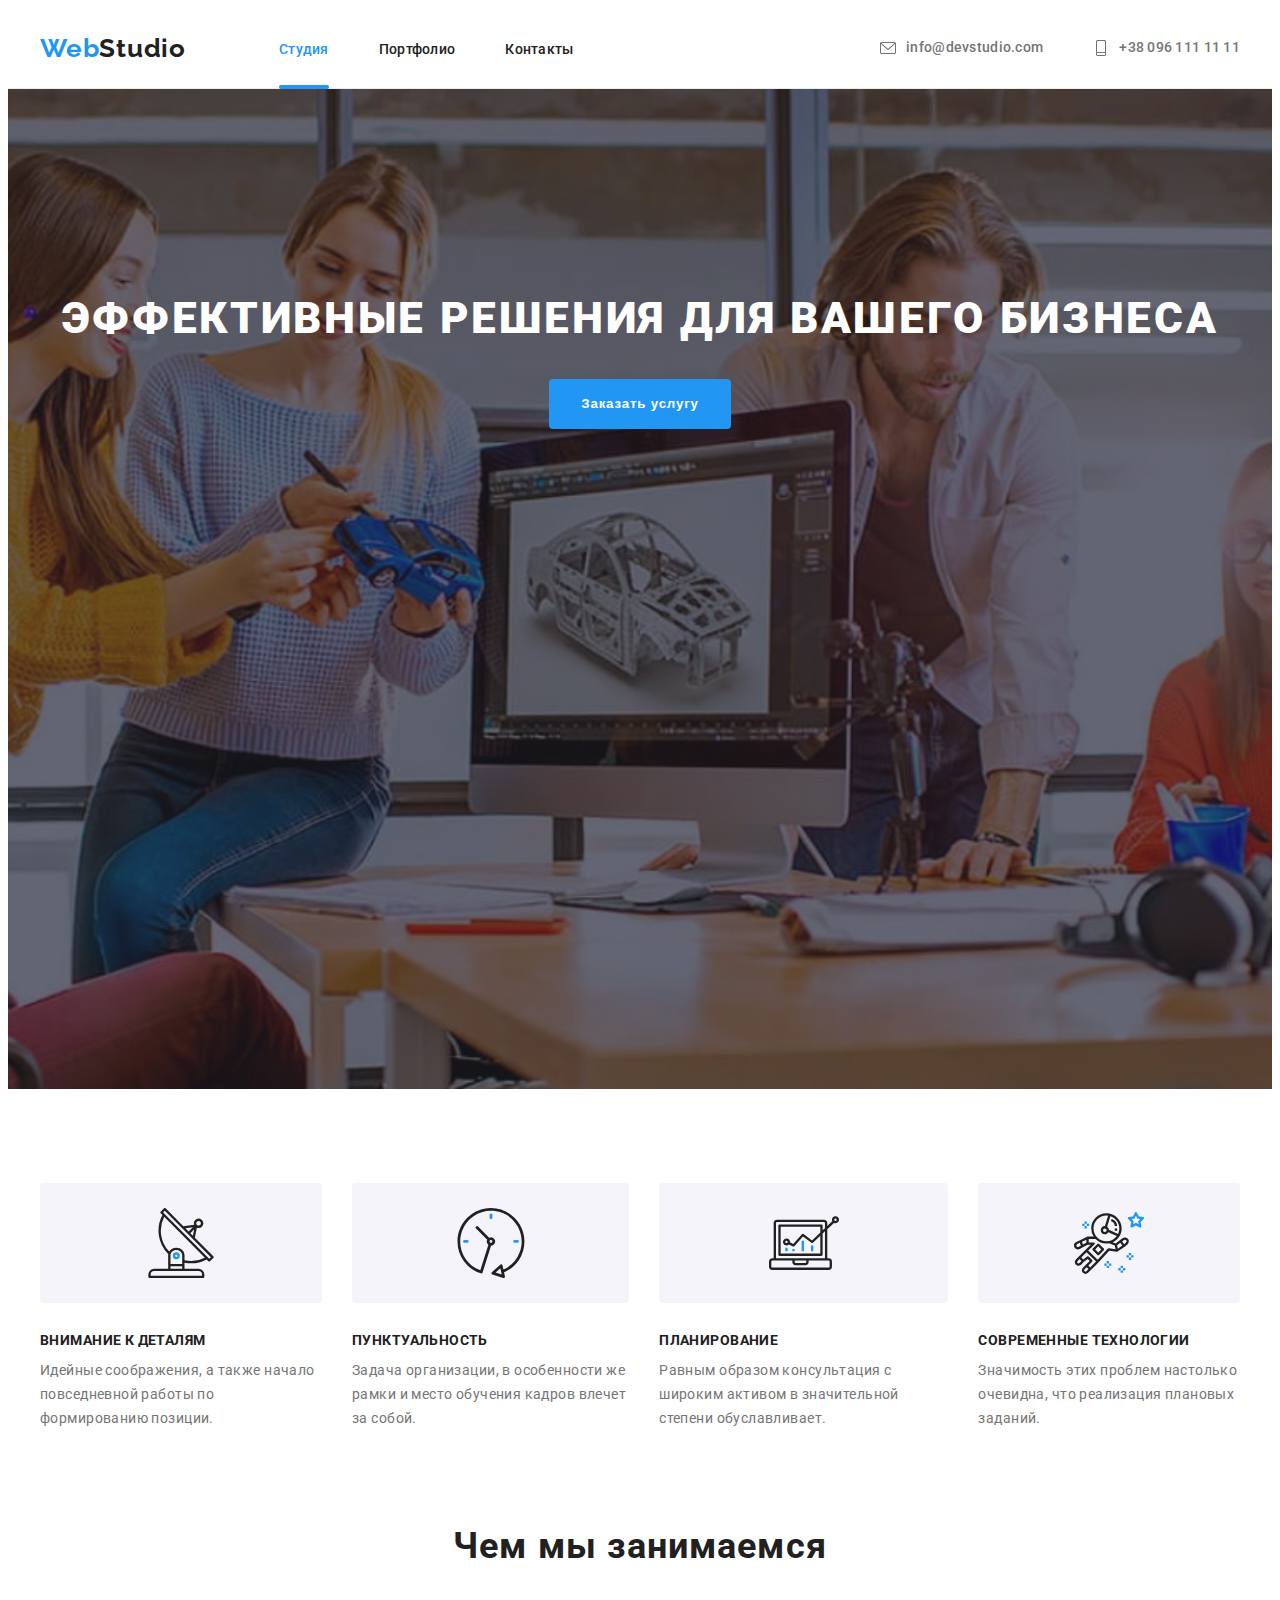
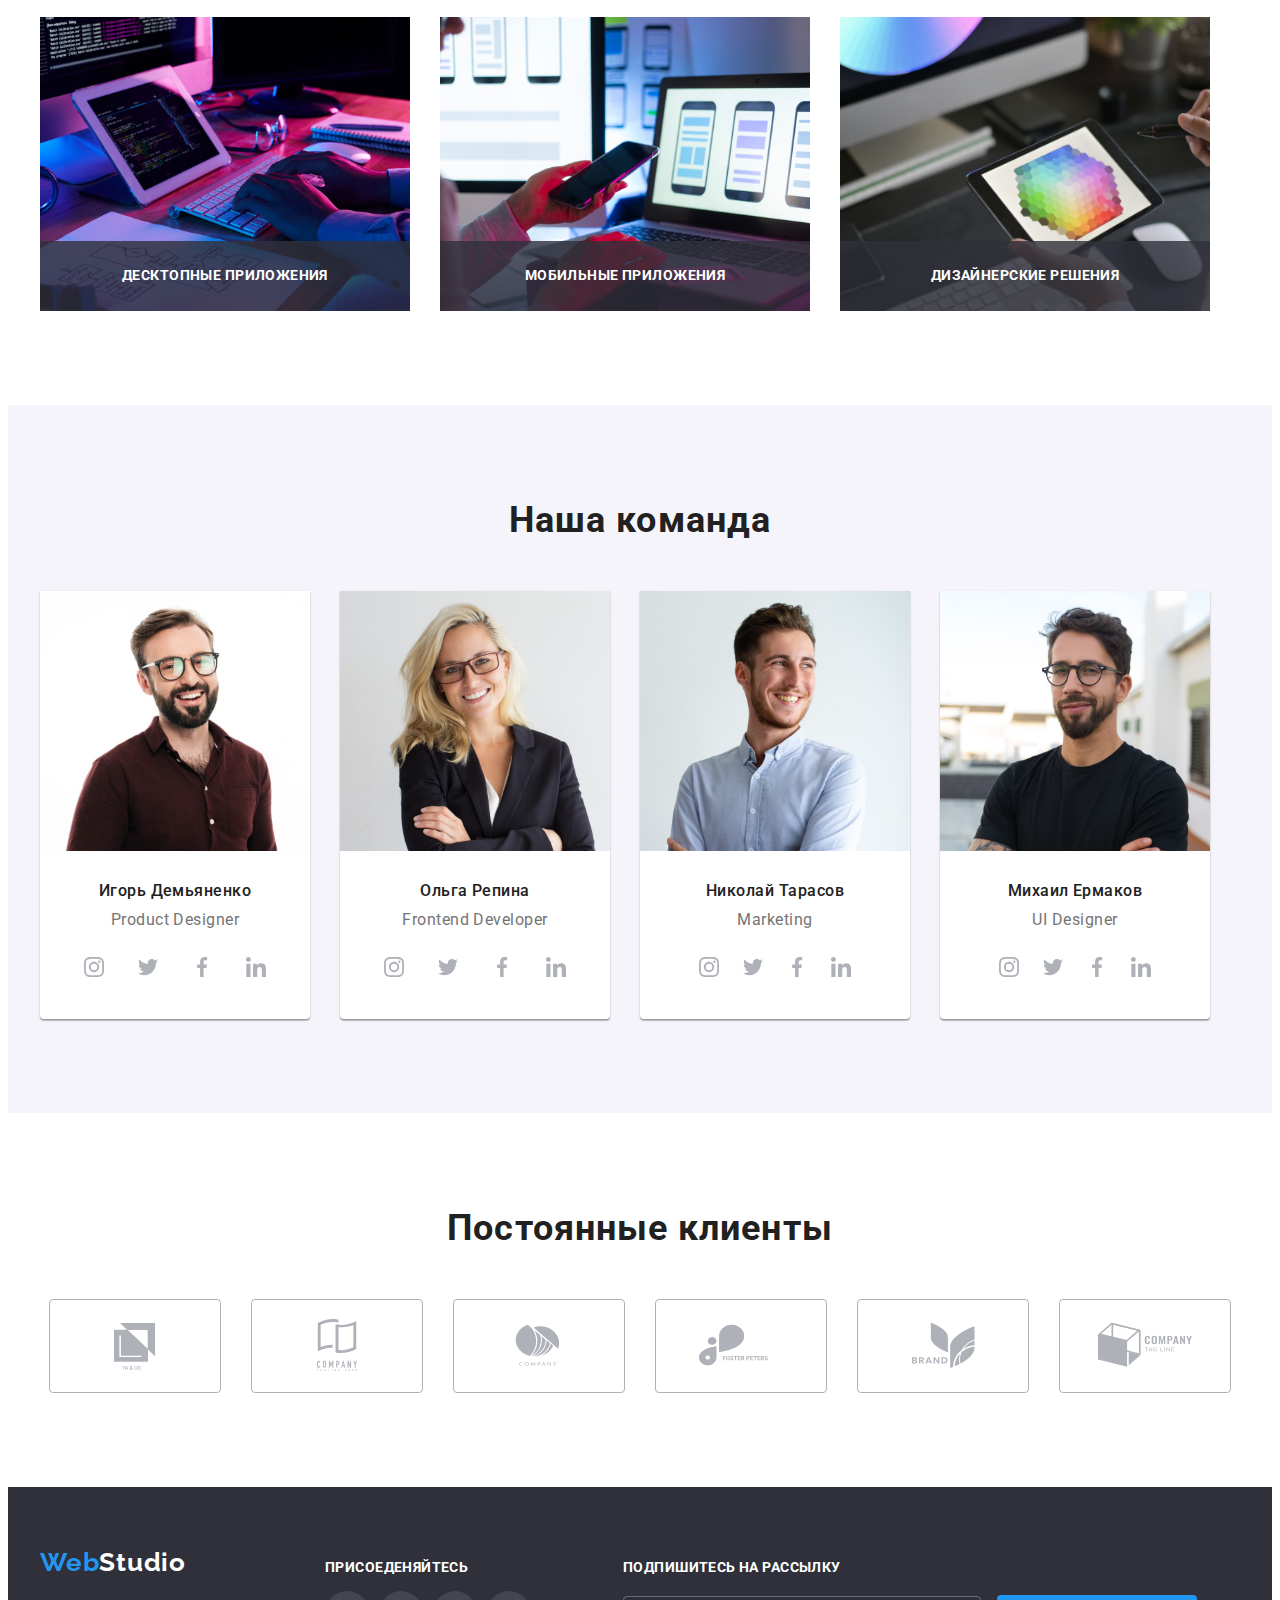
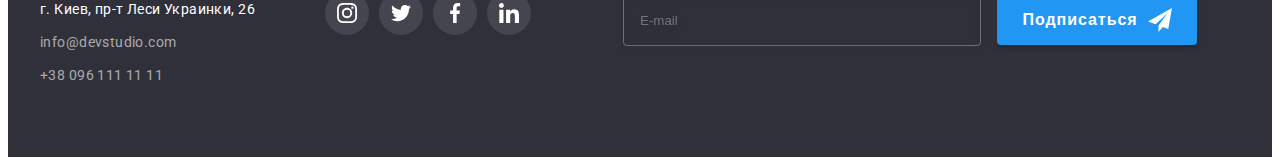
==== commit 1308d1ef: "edits by mentor" ====
--- a/index.html
+++ b/index.html
@@ -396,7 +396,6 @@
                 <use href="./images/symbol-defs.svg#icon-icon-send"></use>
               </svg>
             </button>
-            
           </div> 
         </div>
       </div>
--- a/css/styles.css
+++ b/css/styles.css
@@ -16,6 +16,11 @@
 }
 
 h1,h2,h3,h4,h5,h5,p,ul{
+    margin: 0;
+    padding: 0;
+}
+
+input, textarea{
     margin: 0;
     padding: 0;
 }
@@ -489,6 +494,11 @@
 }
 
 .social-header{
+    font-weight: 700;
+    font-size: 14px;
+    line-height: 16px;
+    letter-spacing: 0.03em;
+
     text-transform: uppercase;
     color: var(--contrast-color);
 }
@@ -535,6 +545,10 @@
     border-radius: 4px;
     background-color: transparent;
     outline: none;
+}
+
+.footer-imput:focus{
+    border-color: var(--contrast-color);
 }
 
 .footer-btn{
@@ -703,7 +717,7 @@
 
 
 
-/* ------------------------------- MODAL ICON-------------------------------------- */
+/* ------------------------------- MODAL-------------------------------------- */
 
 .is-hidden{
     visibility: hidden;
@@ -893,6 +907,10 @@
     color: var(--accent-color);
 }
 
+.accept-link:hover {
+    text-decoration: none;
+}
+
 .check-icon{
     position: relative;
     width: 16px;
@@ -908,6 +926,7 @@
     z-index: 1;
     background-color: var(--accent-color);
     border-color: transparent;
+    
 }
 
 .modal-check-icon{
@@ -924,6 +943,10 @@
     z-index:2;
 }
 
+.input-checkbox:focus + .check-icon{
+    box-shadow: 0 0 8px rgb(0, 0, 0, 0.5);
+}
+
 .input-checkbox{
     -webkit-appearance: none;
     -moz-appearance: none;
@@ -933,8 +956,8 @@
 }
 
 .submit-button{
-    min-width: 200px;
     height: 50px;
+    width: 200px;
 
     color: #fff;
 
